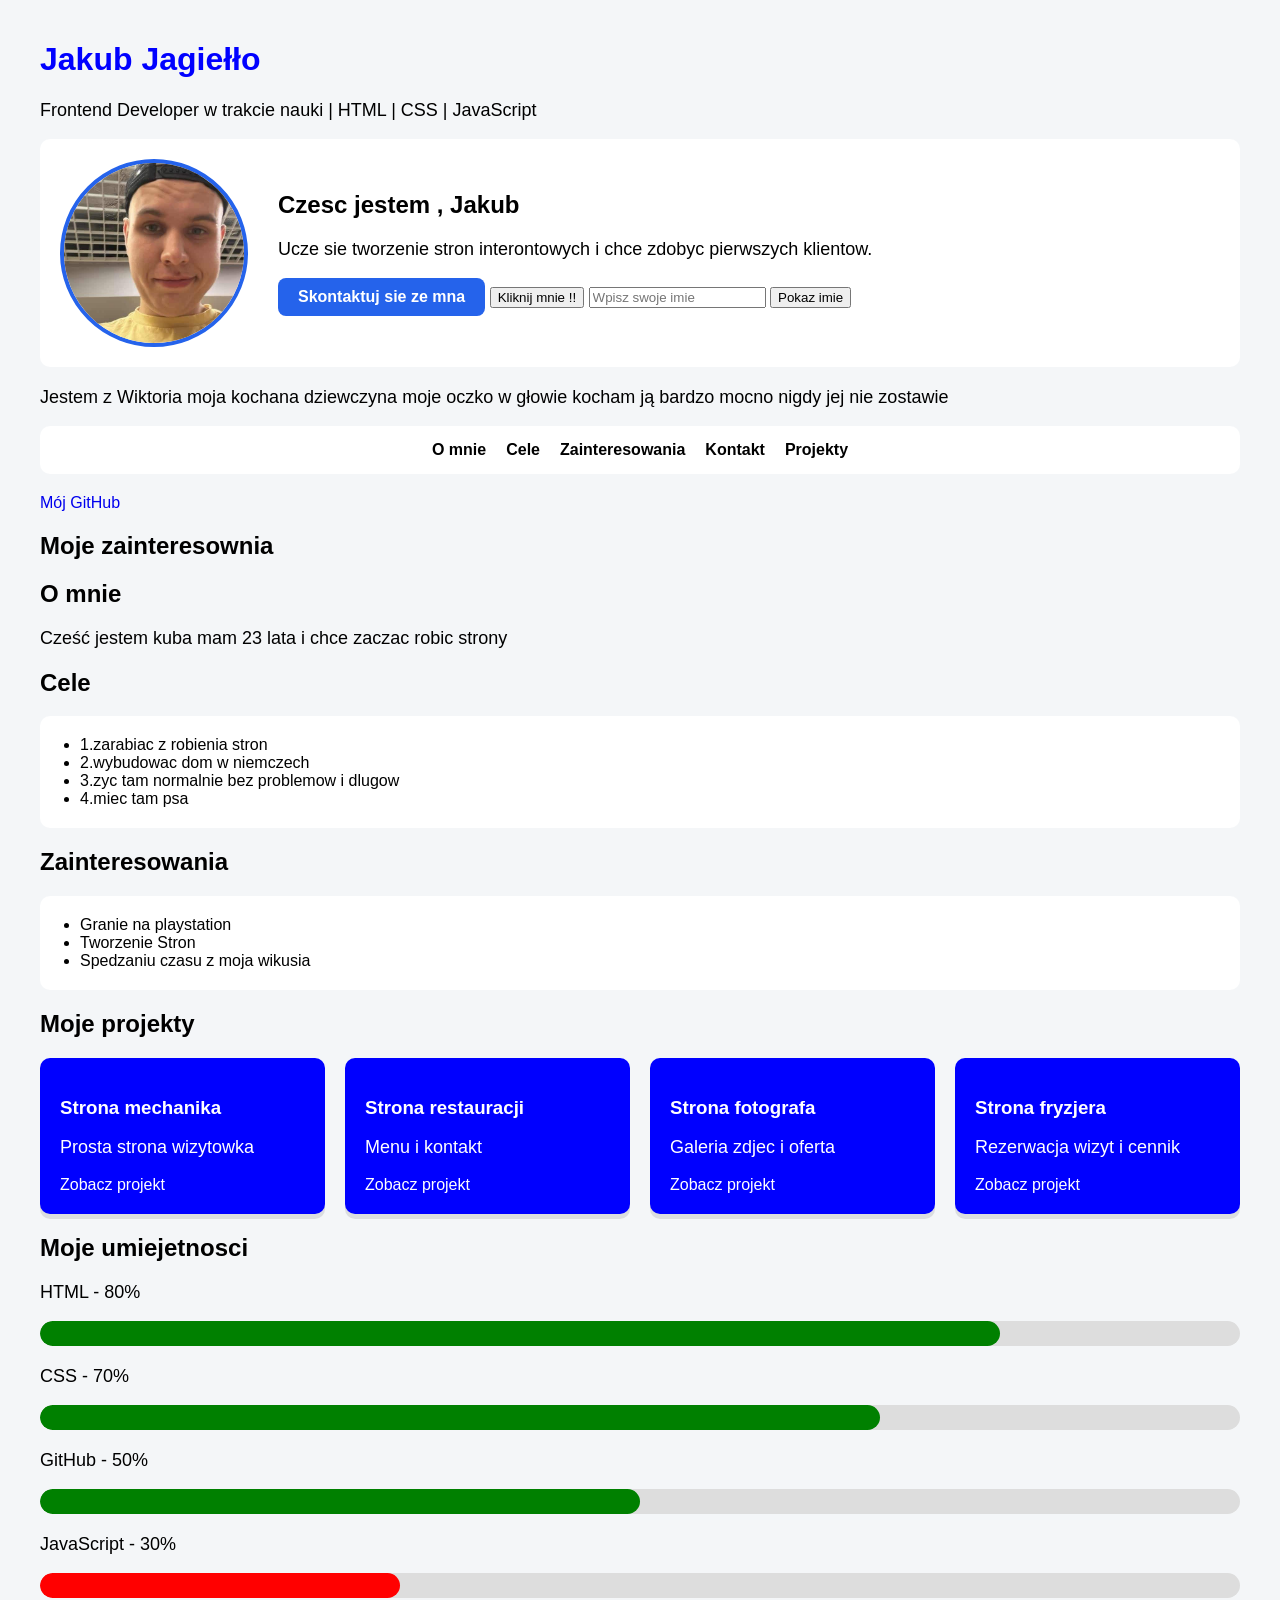
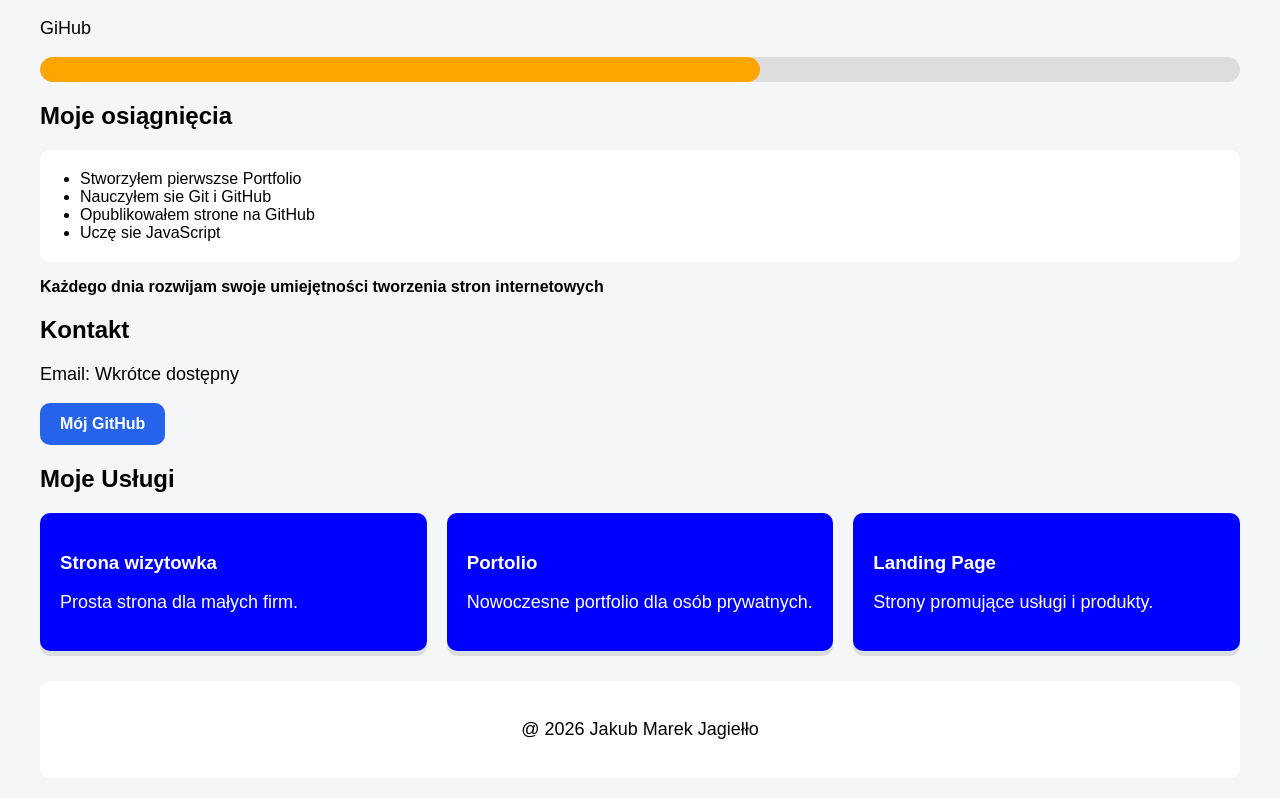
==== index.html @ 04f7192b "Dodane moje usługi i kontakt" ====
<!DOCTYPE html>
<html lang="pl">
    <head>
        <meta charset="UTF-8">
        <title>Moje Portfolio</title>
        <link rel="stylesheet" href="style.css">
    </head>
    <body>
        <h1>Jakub Jagiełło</h1>

        <p>Frontend Developer w trakcie nauki | HTML | CSS | JavaScript</p>


    <div class="hero">
        <img src="images/moja.jpg" alt="To moje zdj">
        
        <div>
            <h2>Czesc jestem , Jakub</h2>

            <p>
                Ucze sie tworzenie stron interontowych i chce zdobyc pierwszych klientow.
            </p>

            <a href="kontakt.html" class="btn">
                Skontaktuj sie ze mna
            </a>

            <button onclick="przywitaj()">
            Kliknij mnie !!
        </button>

            <input type="text" id="imie" placeholder="Wpisz swoje imie">

            <button onclick="pokazImie()">
                Pokaz imie
            </button>

            <p id="wynik"></p>

        </div>
    </div>
  <p>Jestem z Wiktoria  moja kochana dziewczyna moje oczko w głowie kocham ją bardzo mocno nigdy jej nie zostawie </p>
        <nav>
            <a href="#omnie">O mnie</a>
            <a href="#cele">Cele</a>
            <a href="#zainteresowania">Zainteresowania</a>
            <a href="kontakt.html">Kontakt</a>
            <a href="projekty.html">Projekty</a>
        </nav>

    <a href="https://github.com/Kuba-crreatorr" target="_blank" >
            Mój GitHub
        </a>





    <h2>Moje zainteresownia</h2>
        <h2 id="omnie">O mnie</h2>
            <p>Cześć jestem kuba mam 23 lata i chce zaczac robic strony</p>
            
        <h2 id="cele">Cele</h2>
        <ul>
            <li>1.zarabiac z robienia stron</li>
            <li>2.wybudowac dom w niemczech</li>
            <li>3.zyc tam normalnie bez problemow i dlugow</li>
            <li>4.miec tam psa</li>
        </ul>
        <h2 id="zainteresowania">Zainteresowania</h2>
            <ul>
                <li>Granie na playstation</li>
                <li>Tworzenie Stron</li>
                <li>Spedzaniu czasu z moja wikusia</li>
            </ul>
       
        <h2>Moje projekty</h2>

        <div class="projekty">
            <div class="projekt">
                <h3>Strona mechanika</h3>
                <p>Prosta strona wizytowka</p>
                <a href="mechanik.html">Zobacz projekt</a>
            </div>
            
            <div class="projekt">
                <h3>Strona restauracji</h3>
                <p>Menu i kontakt</p>
                <a href="restauracja.html">Zobacz projekt</a>
            </div>
            
            <div class="projekt">
                <h3>Strona fotografa</h3>
                <p>Galeria zdjec i oferta</p>
                <a href="fotograf.html">Zobacz projekt</a>
            </div>
            <div class="projekt">
                <h3>Strona fryzjera</h3>
                <p>Rezerwacja wizyt i cennik</p>
                <a href="fryzjer.html">Zobacz projekt</a>
            </div>
        </div>
        <section>
            <h2>Moje umiejetnosci</h2>
             <p>HTML - 80%</p>

             <div class="skill">
                <div class="skill-bar html"></div>
             </div>

             <p>CSS - 70%</p>

             <div class="skill">
                <div class="skill-bar css"></div>
             </div>
             <p>GitHub - 50%</p>

             <div class="skill">
                <div class="skill-bar git"></div>
             </div>
             <p>JavaScript - 30%</p>

             <div class="skill">
                <div class="skill-bar javascript"></div>
             </div>
             <p>GiHub</p>
             <div class="skill">
                <div class="skill-bar github"></div>
             </div>
        </section>
        <h2>Moje osiągnięcia</h2>
        <ul>
            <li>Stworzyłem pierwszse Portfolio</li>
            <li>Nauczyłem sie Git i GitHub</li>
            <li>Opublikowałem strone na GitHub</li>
            <li>Uczę sie JavaScript</li>
        </ul>
        <strong>Każdego dnia rozwijam swoje umiejętności tworzenia stron internetowych</strong>
        <section>
            <h2>Kontakt</h2>

            <p>Email: Wkrótce dostępny</p>

            <a href="https://github.com/Kuba-crreatorr"
                target="_blank"
                class="btn">
                Mój GitHub
            </a>
        </section>
        <section>
            <h2>Moje Usługi</h2>

            <div class="projekty">  

                <div class="projekt">
                    <h3>Strona wizytowka</h3>
                    <p>Prosta strona dla małych firm.</p>
                </div>
                <div class="projekt">
                    <h3>Portolio</h3>
                    <p>Nowoczesne portfolio dla osób prywatnych.</p>
                </div>
                <div class="projekt">
                    <h3>Landing Page</h3>
                    <p>Strony promujące usługi i produkty.</p>
                </div>



            </div>
        </section>
<footer>
        <p>@ 2026 Jakub Marek Jagiełło</p>
    </footer>
    <script src="script.js"></script>
    </body>
</html>
---- style.css ----
body {
    font-family: Arial, sans-serif;
    max-width: 1200px;
    margin: 0 auto;
    background-color: #f4f6f8;
    padding: 20px;
}
h1{
    color: blue;
}

p{
    font-size: 18px;
}

a{
    text-decoration: none;
}

a:hover{
    color: red;
}

ul{ 
    background: white;
    padding: 20px 40px;
    border-radius: 10px;    
}
.hero{
    display: flex;
    gap: 30px;
    align-items: center;
    background: white;
    padding: 20px;
    border-radius: 10px;
    margin-bottom: 20px;
}

.hero img {
    width: 180px;
    height: 180px;
    border-radius: 50%;
    object-fit: cover;
    border: 4px solid #2563eb;
}

.hero a {
    background: #2563eb;
    color: white;
    padding: 10px 20px;
    border-radius: 8px;
    display: inline-block;
}

nav{
    display: flex;
    justify-content: center;
    gap: 20px;
    background: white;
    padding: 15px;
    border-radius: 10px;
    margin-bottom: 20px;
}

nav a{
    text-decoration: none;
    color: black;
    font-weight: bold;
}

nav a:hover {
    color: #2563eb;
}

.projekty{
    display: flex;
    gap: 20px;
}

.projekt{
    background: white;
    padding: 20px;
    border-radius: 15px;
    flex: 1;
    box-shadow: 0 5px rgba(0, 0, 0, 0.1);
    transition: 0.3s;
}

footer {
    text-align: center;
    background: white;
    padding: 20px;
    border-radius: 10px;
    margin-top: 30px;
}

.projekt{
    background: blue;
    color: white;
    padding: 20px;
    border-radius: 10px;
    flex: 1;
    text-decoration: none;
    transition: 0,7s;  
}

.projekt:hover{
    transform: translateY(-10px);
}

.projekt a {
    color: white;
    text-decoration: none;
}

.projekt a:hover {
    text-decoration: underline;
}

.btn{
    display: inline-block;
    background: #2563eb;
    color: white;
    padding: 12px 20px;
    border-radius: 10px;
    text-decoration: none;
    font-weight: bold;
    transition: 0.3s;
}

.btn:hover{
    background: #1d4ed8;
    transform: scale(1.05);
}

table {
    width: 100%;
    border-collapse: collapse;
}

th, td {
    border: 1px solid #000;
    padding:  10px;
    text-align: left;
}

.skill{
    background: #ddd;
    height: 25px;
    border-radius: 20px;
    overflow: hidden;
    margin-bottom: 20px;
}

.skill-bar{
    height: 100%;
    border-radius: 20px;
    transition: 1s;
}

.html{
    width: 80%;
    background: green;
}

.css{
    width: 70%;
    background: green;
}

.git{
    width: 50%;
    background: green;
}

.javascript{
    width: 30%;
    background: red;
}

.github{
    width: 60%;
    background: orange;
}

@media  (max-width: 768px){
    .projekty{
        flex-direction: column;
    }
}
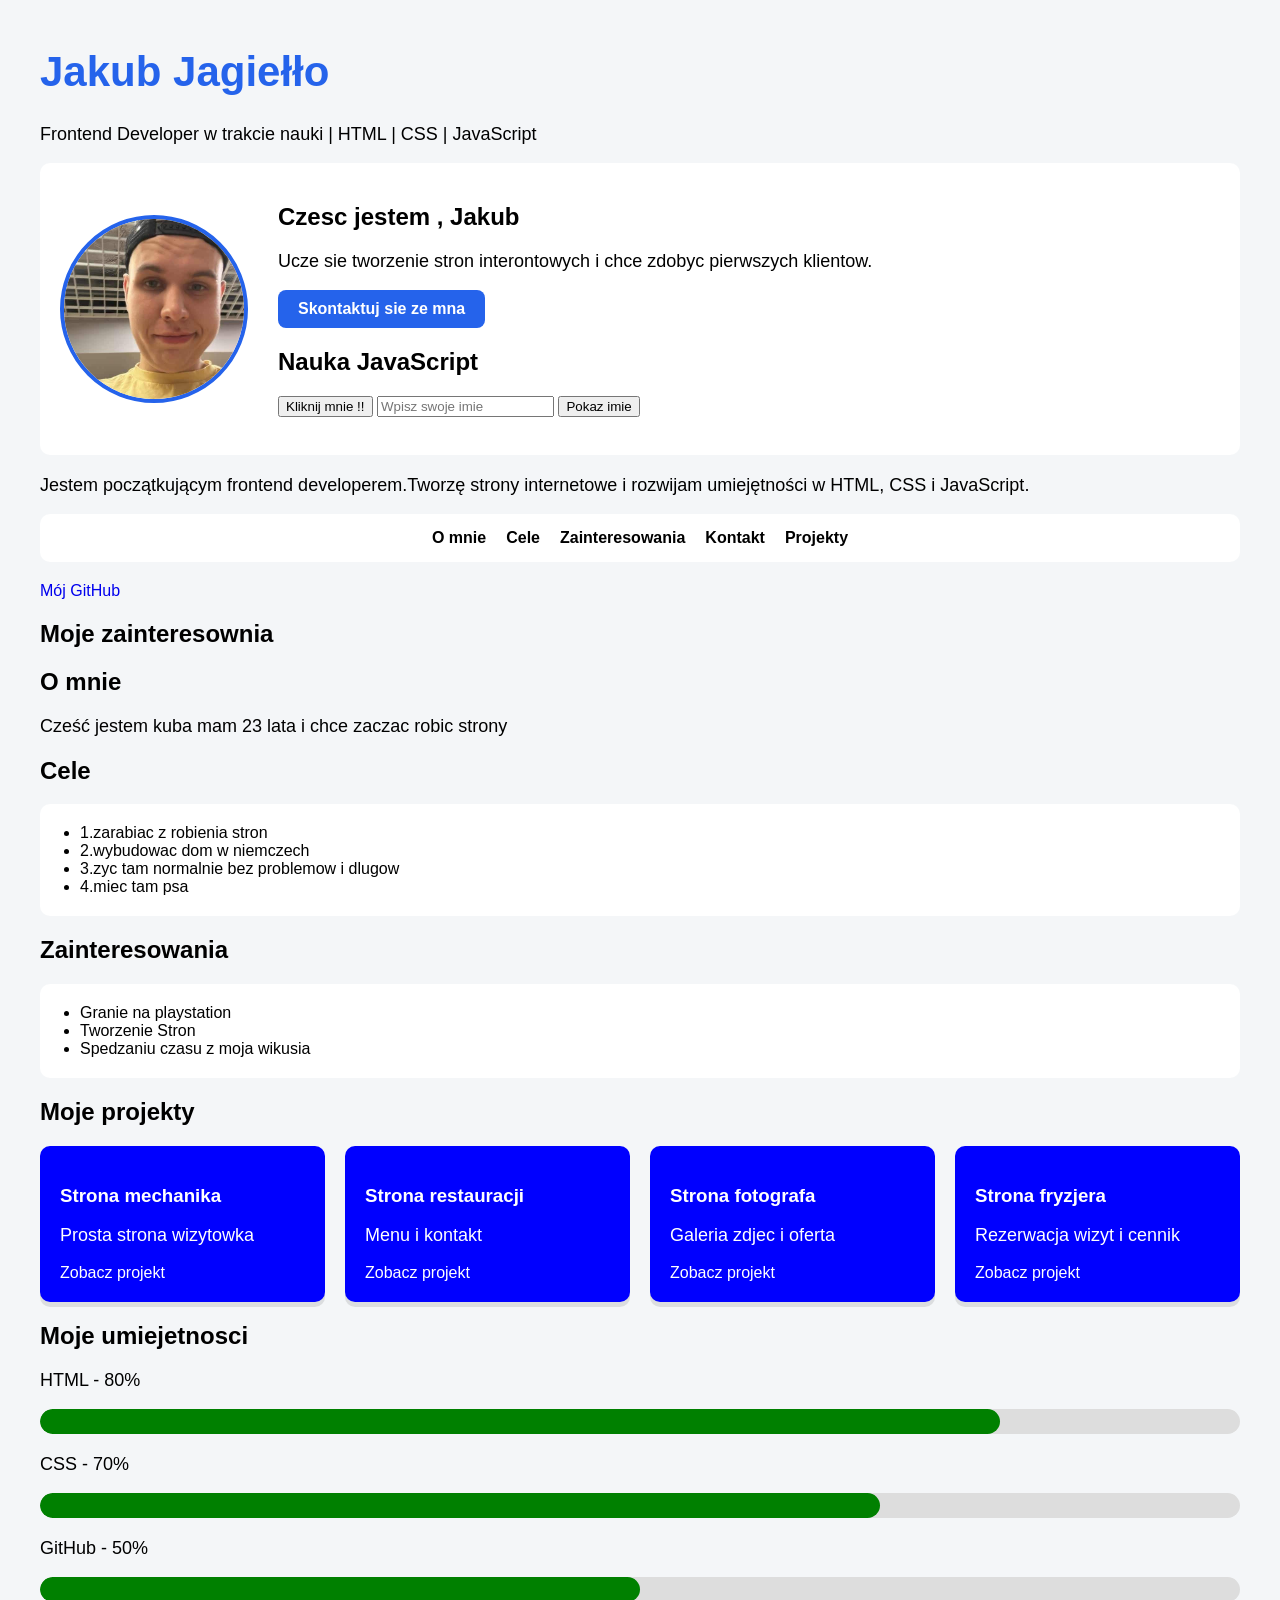
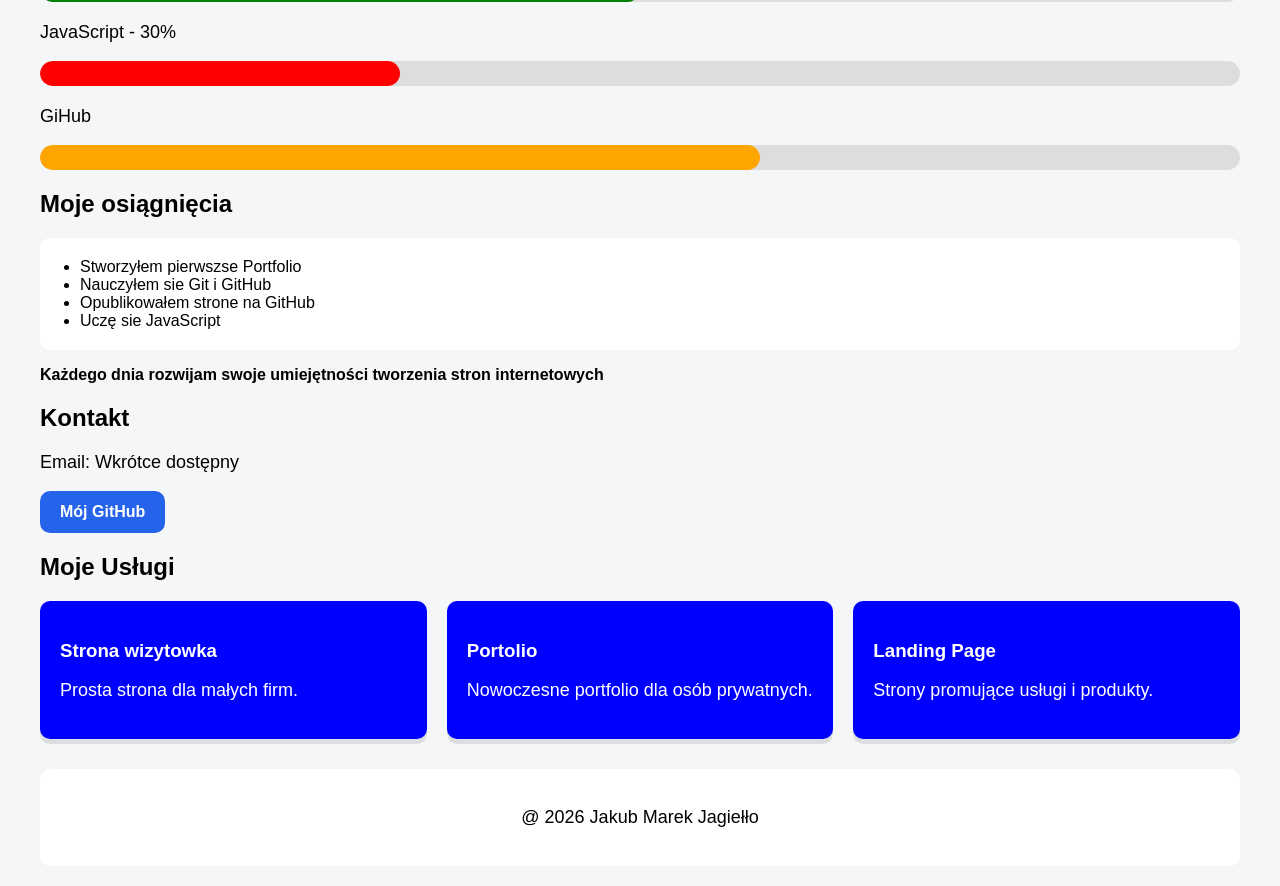
==== commit 8b447b87: "ulepszenie portfolio" ====
--- a/index.html
+++ b/index.html
@@ -24,7 +24,7 @@
             <a href="kontakt.html" class="btn">
                 Skontaktuj sie ze mna
             </a>
-
+            <h2>Nauka JavaScript</h2>
             <button onclick="przywitaj()">
             Kliknij mnie !!
         </button>
@@ -39,7 +39,7 @@
 
         </div>
     </div>
-  <p>Jestem z Wiktoria  moja kochana dziewczyna moje oczko w głowie kocham ją bardzo mocno nigdy jej nie zostawie </p>
+  <p>Jestem początkującym frontend developerem.Tworzę strony internetowe i rozwijam umiejętności w HTML, CSS i JavaScript. </p>
         <nav>
             <a href="#omnie">O mnie</a>
             <a href="#cele">Cele</a>
--- a/style.css
+++ b/style.css
@@ -6,7 +6,8 @@
     padding: 20px;
 }
 h1{
-    color: blue;
+    font-size: 42px;
+    color: #2563eb;
 }
 
 p{
@@ -184,7 +185,18 @@
 }
 
 @media  (max-width: 768px){
+
+    .hero{
+        flex-direction: column;
+        text-align: center;
+    }
+
+
     .projekty{
         flex-direction: column;
     }
-}
+
+    nav{
+        flex-direction: column;
+    }
+}
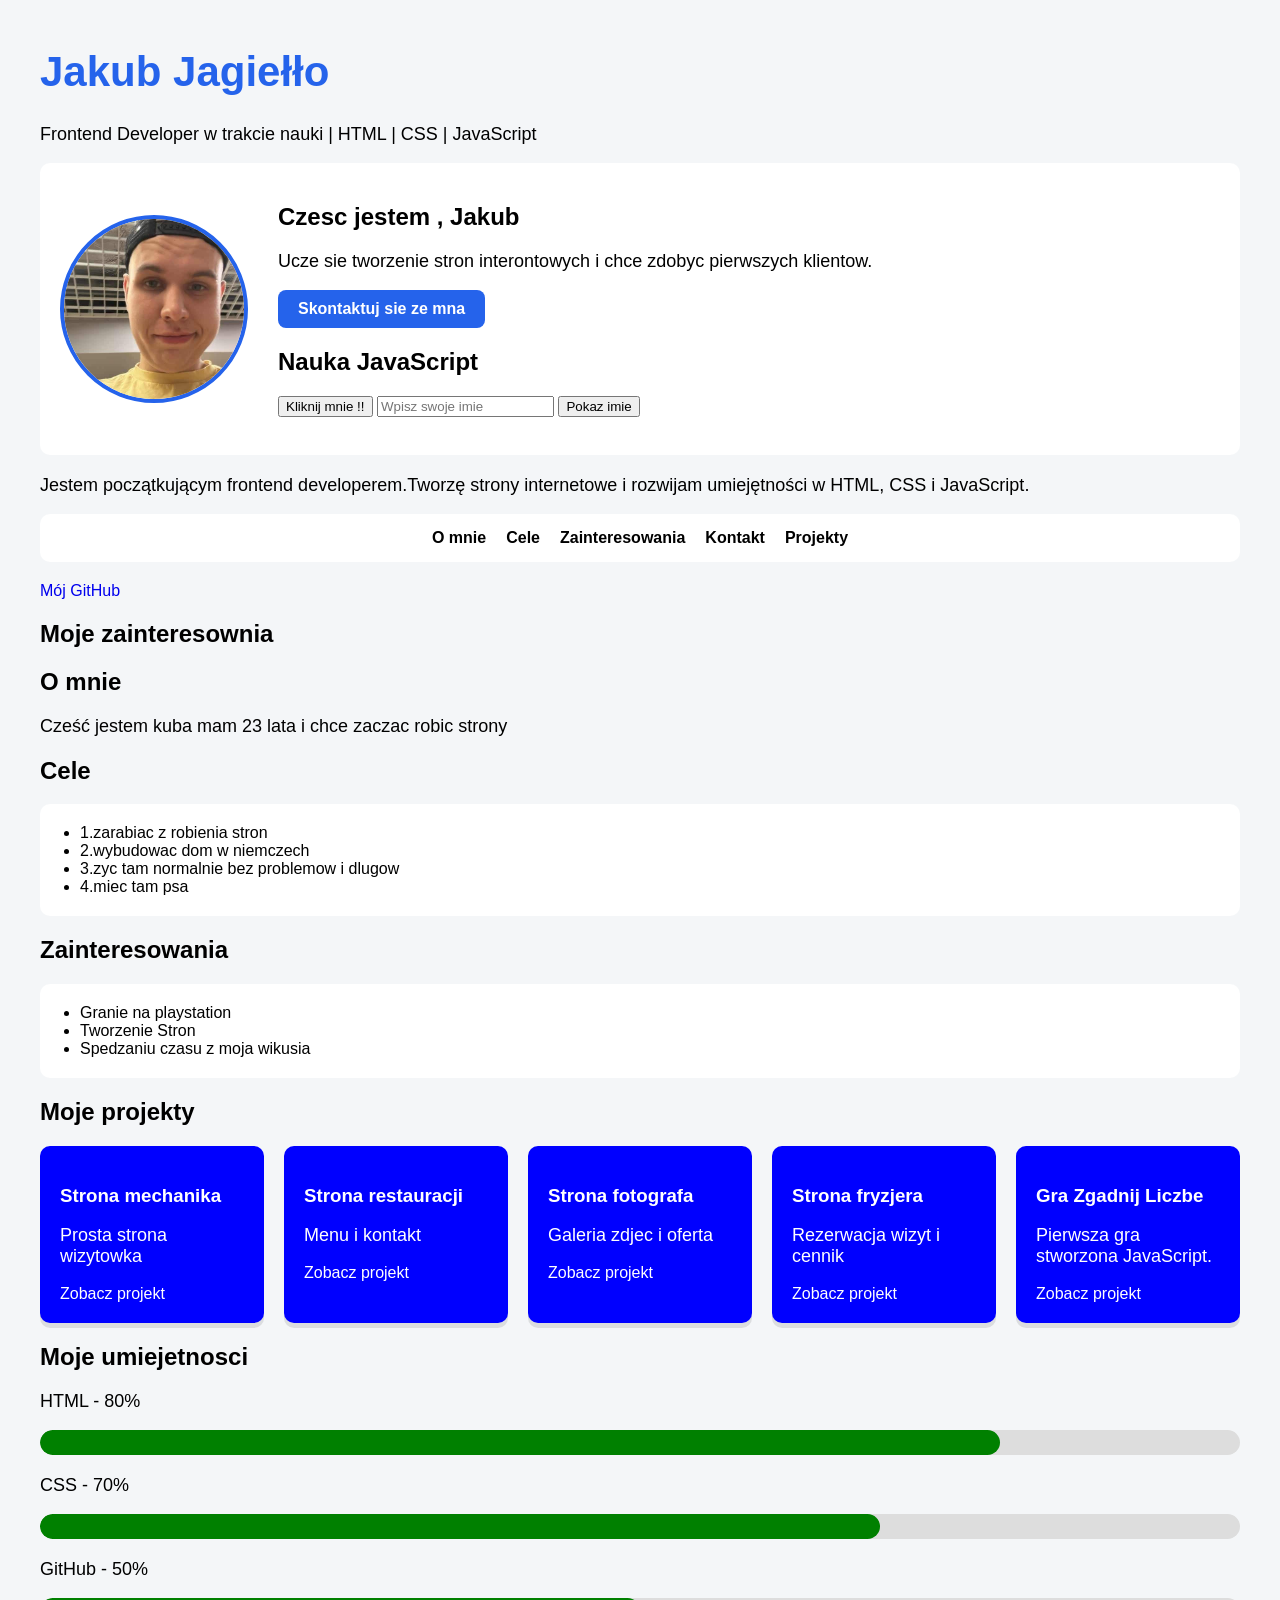
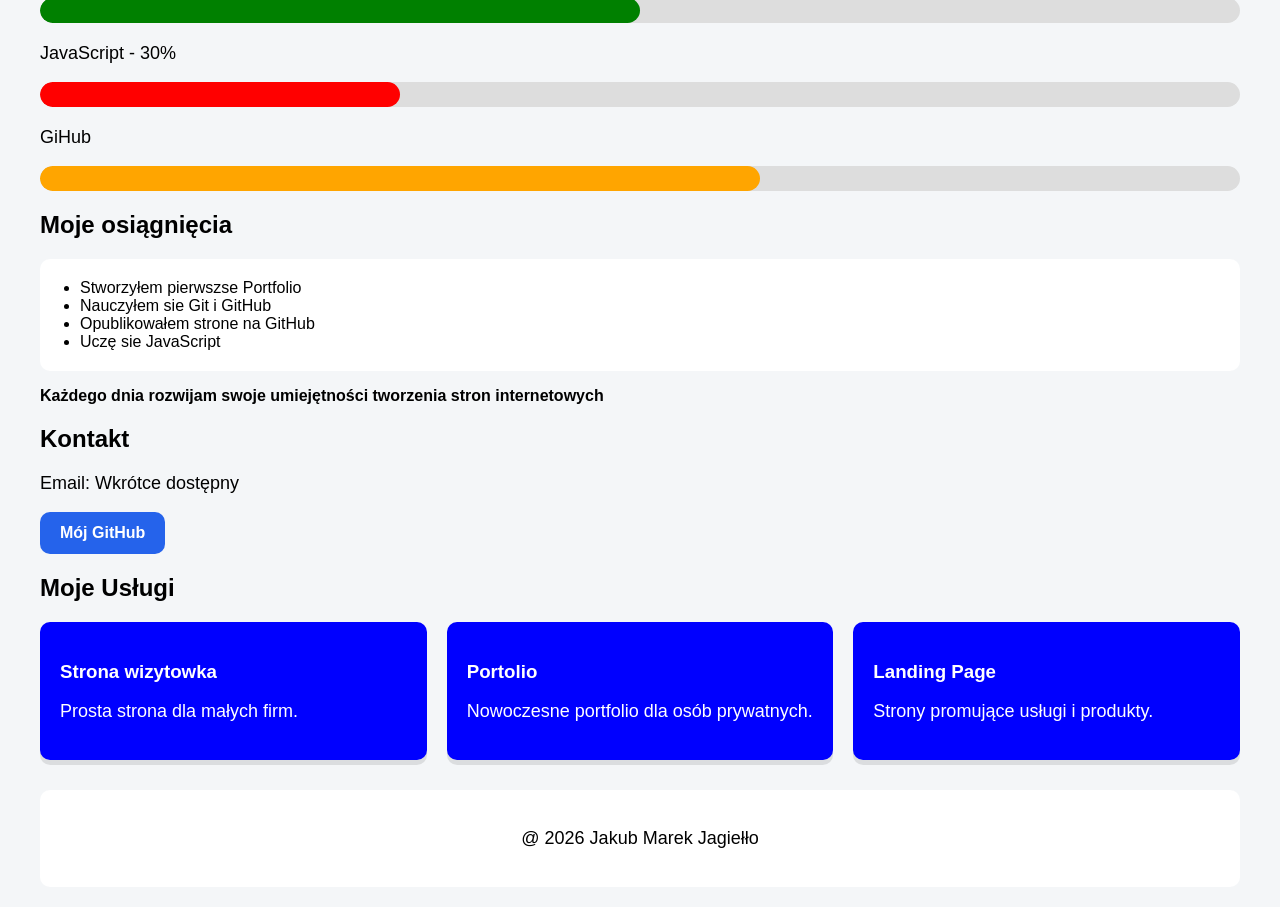
==== commit 9d703209: "dodałem nowa gre" ====
--- a/index.html
+++ b/index.html
@@ -99,6 +99,11 @@
                 <p>Rezerwacja wizyt i cennik</p>
                 <a href="fryzjer.html">Zobacz projekt</a>
             </div>
+            <div class="projekt">
+                <h3>Gra Zgadnij Liczbe</h3>
+                <p>Pierwsza gra stworzona JavaScript.</p>
+                <a href="gra.html">Zobacz projekt</a>
+            </div>
         </div>
         <section>
             <h2>Moje umiejetnosci</h2>
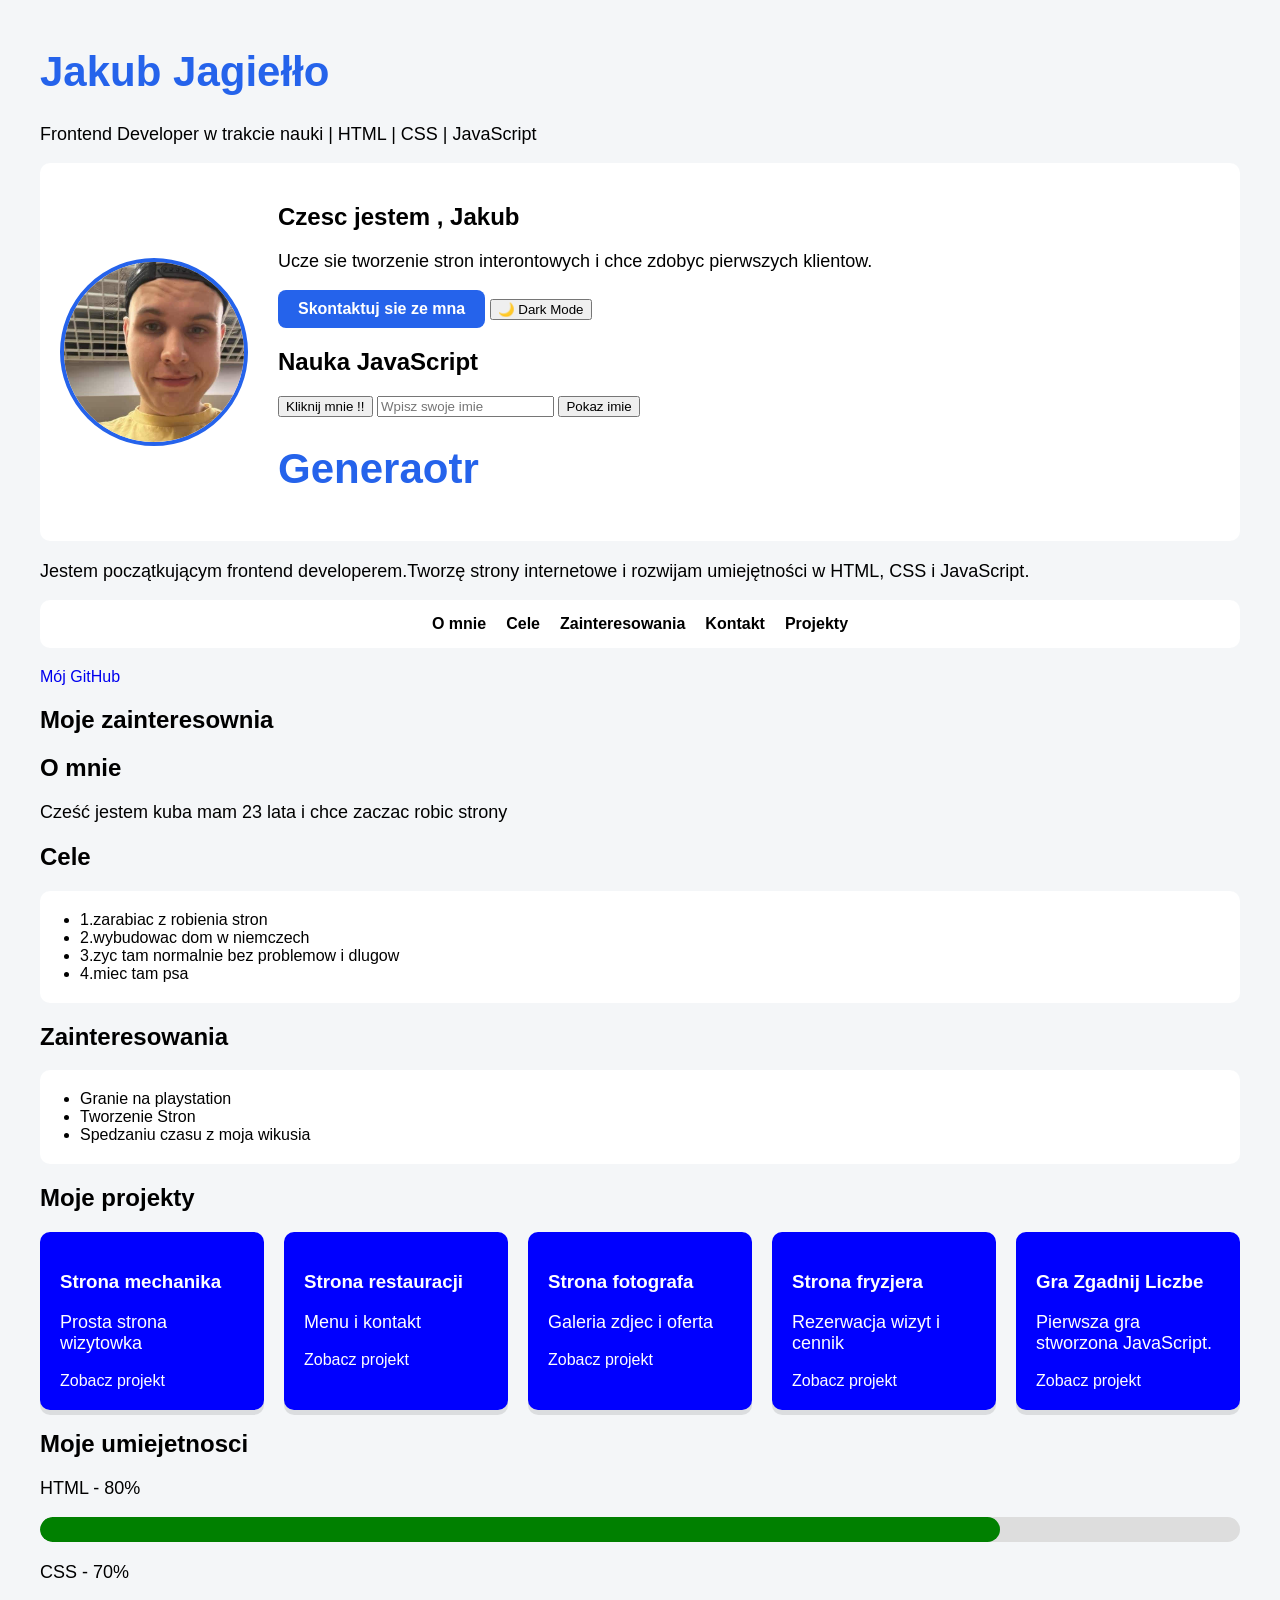
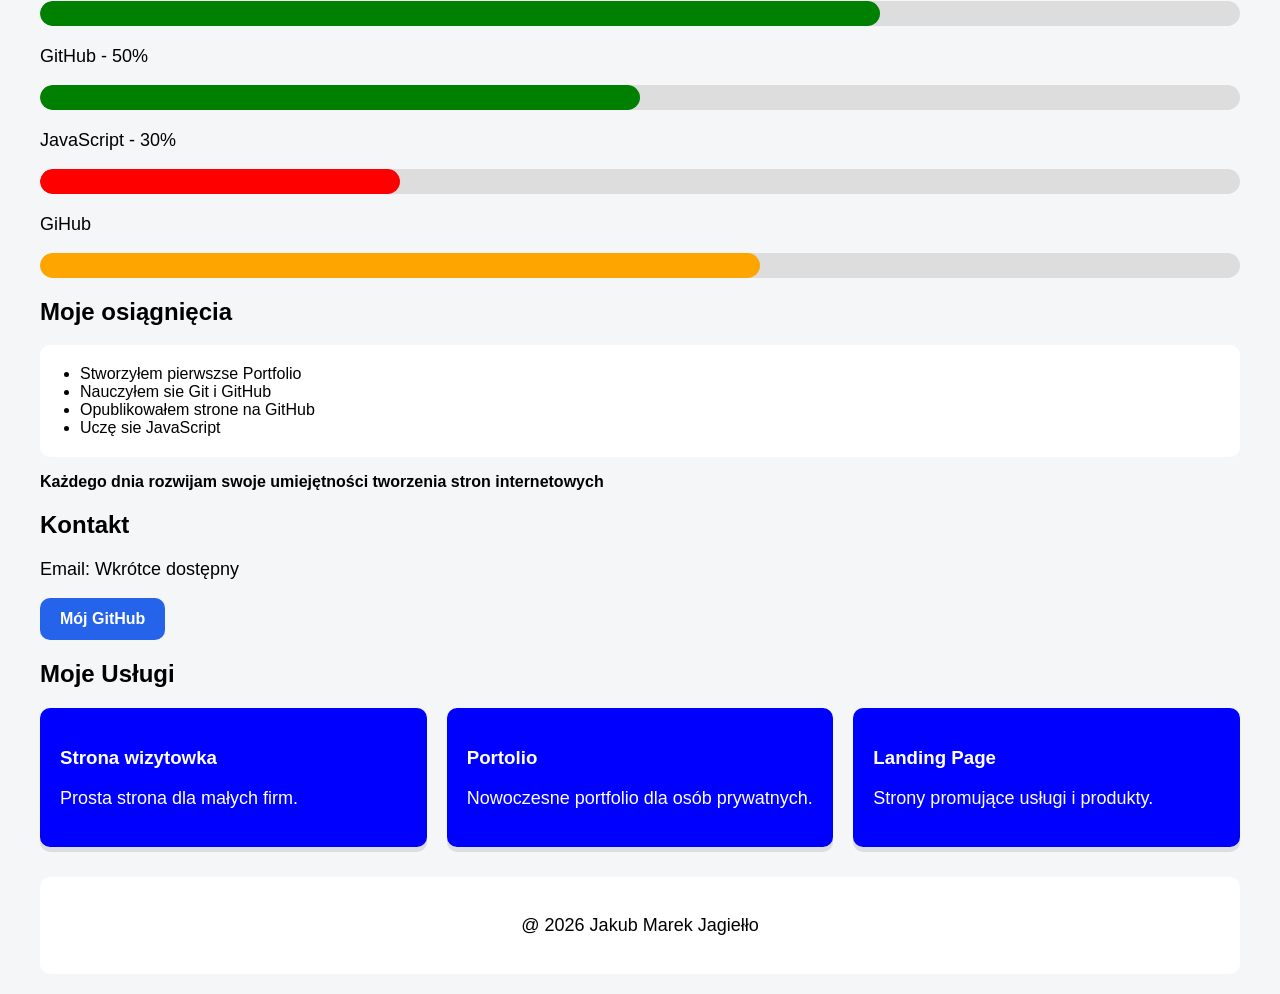
==== commit dbe07b25: "dodałem dark mod" ====
--- a/index.html
+++ b/index.html
@@ -24,6 +24,12 @@
             <a href="kontakt.html" class="btn">
                 Skontaktuj sie ze mna
             </a>
+
+            <button onclick="zmienMotyw()">
+                🌙 Dark Mode
+            </button>
+            
+
             <h2>Nauka JavaScript</h2>
             <button onclick="przywitaj()">
             Kliknij mnie !!
@@ -36,6 +42,8 @@
             </button>
 
             <p id="wynik"></p>
+
+            <h1>Generaotr </h1>
 
         </div>
     </div>
--- a/style.css
+++ b/style.css
@@ -200,3 +200,42 @@
         flex-direction: column;
     }
 }
+
+.dark{
+    background-color: #111827;
+    color: white;
+}
+
+.dark nav{
+    background: #1f2937;
+}
+
+.dark .projekt{
+    background: #1f2937;
+    color: white;
+}
+
+.dark section{
+    background: #1f2937;
+    color: white;
+}
+
+.dark footer{
+    background: #1f2937;
+    color: white;
+}
+
+.dark .hero{
+    background: #1f2937;
+    color: white;
+}
+
+.dark section{
+    background: #1f2937;
+    color: white;
+}
+
+.dark ul {
+    background: #1f2937;
+    color: white;
+}
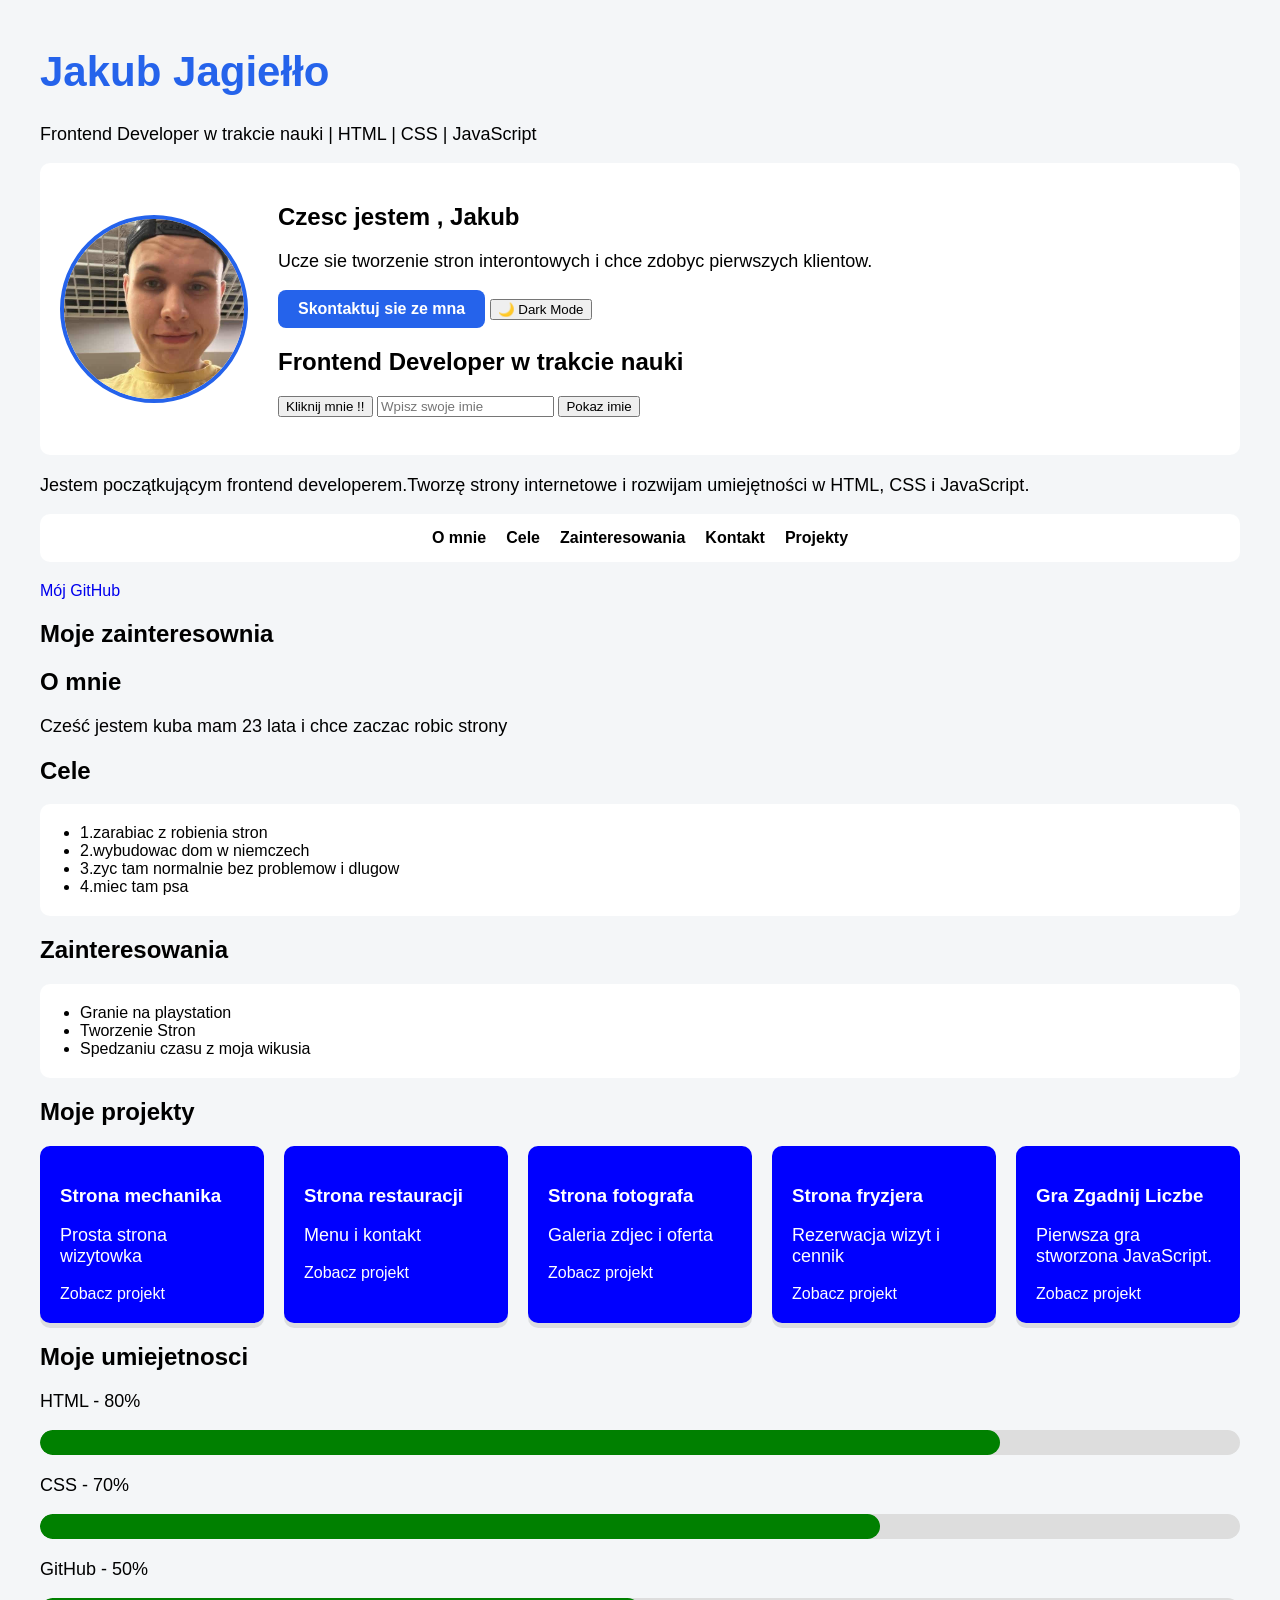
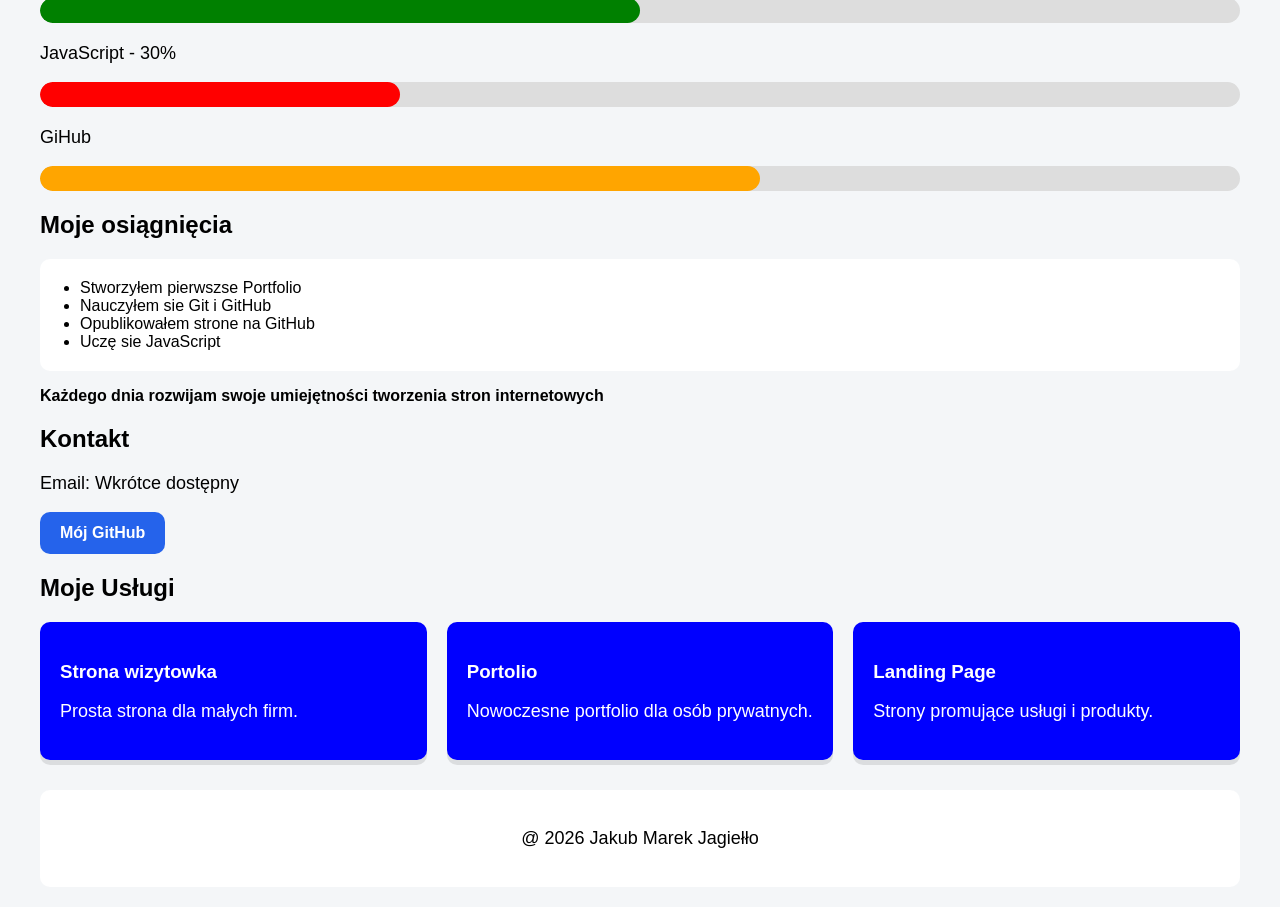
==== commit 02076b4e: "dodałem todo i stoper" ====
--- a/index.html
+++ b/index.html
@@ -30,7 +30,7 @@
             </button>
             
 
-            <h2>Nauka JavaScript</h2>
+            <h2> Frontend Developer w trakcie nauki </h2>
             <button onclick="przywitaj()">
             Kliknij mnie !!
         </button>
@@ -42,8 +42,6 @@
             </button>
 
             <p id="wynik"></p>
-
-            <h1>Generaotr </h1>
 
         </div>
     </div>
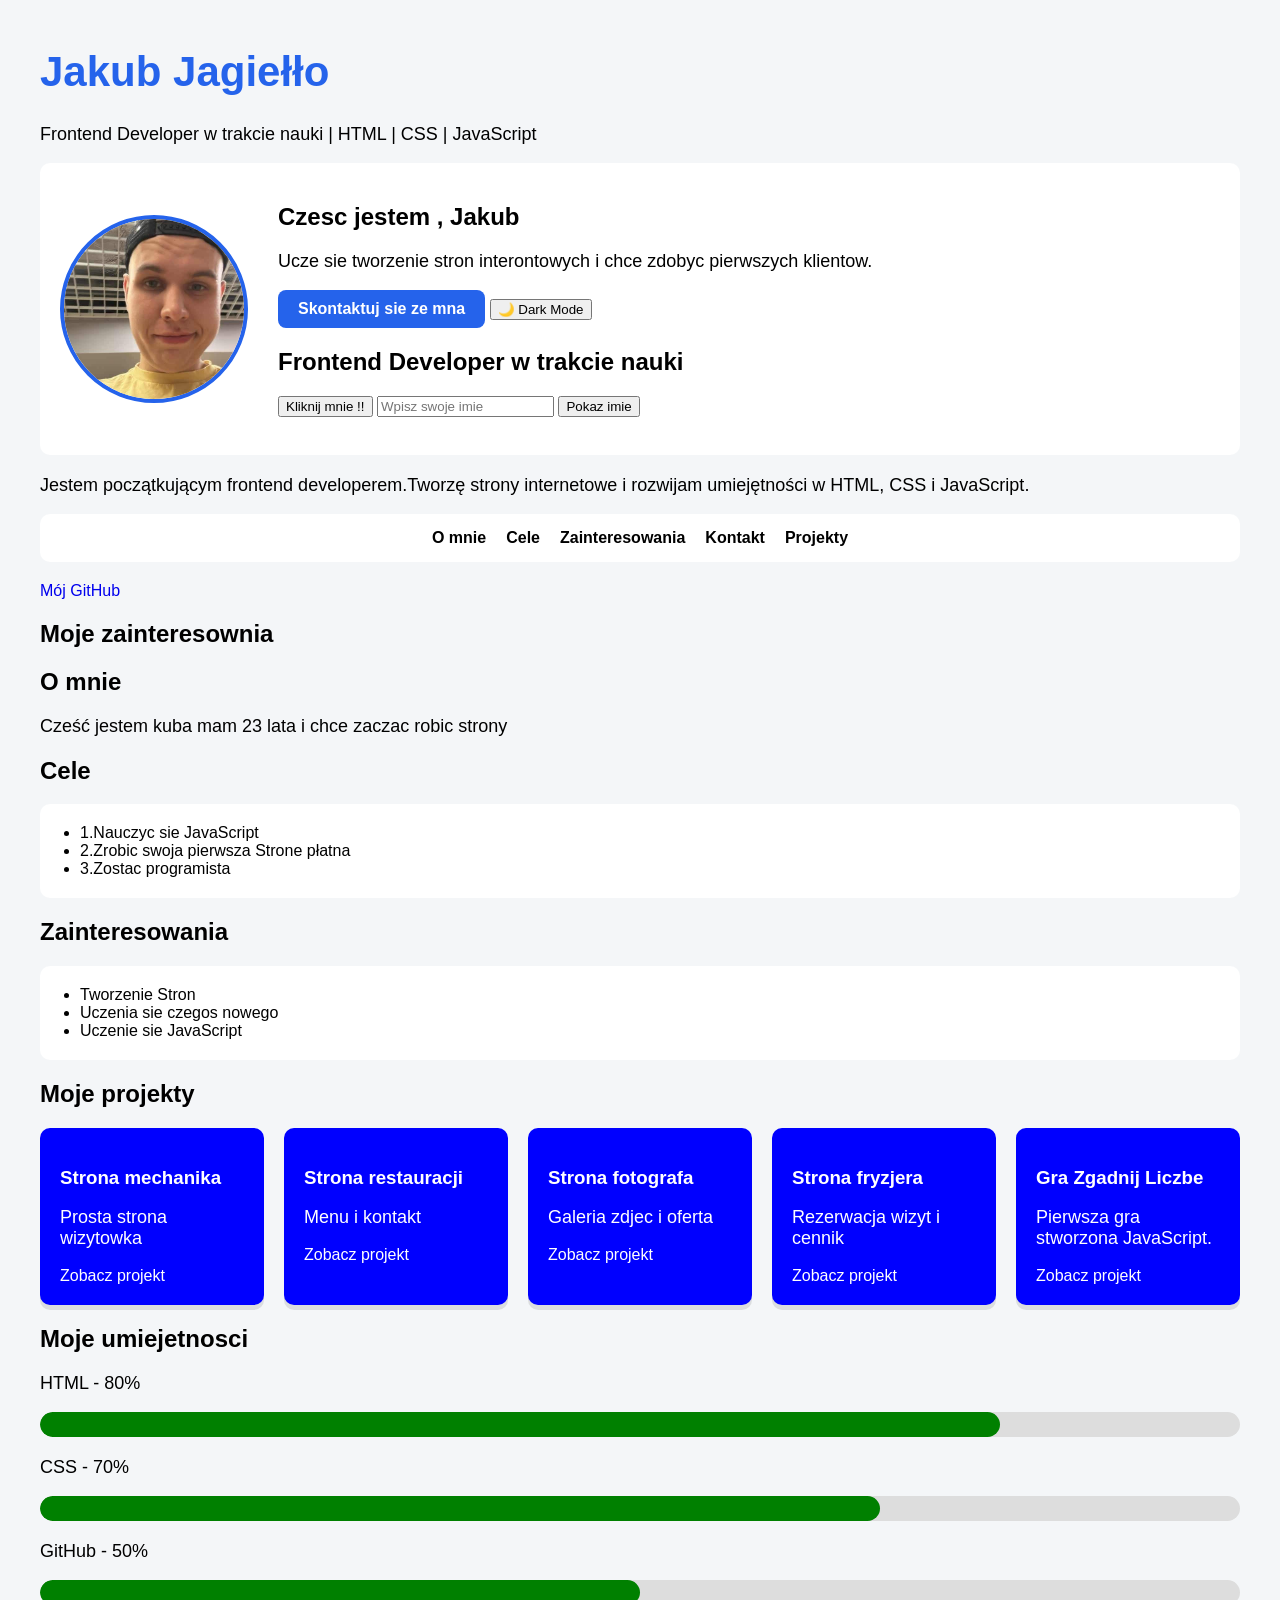
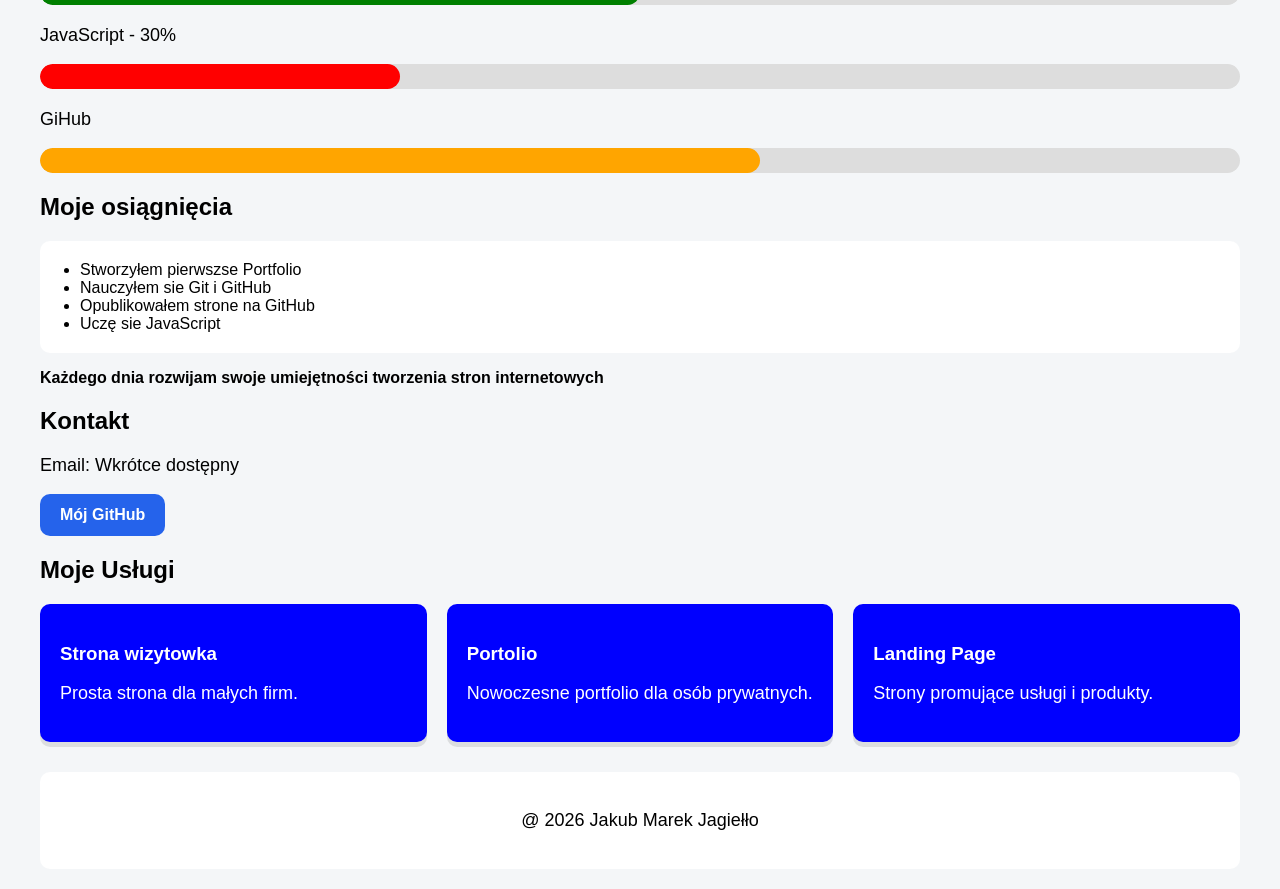
==== commit 2f597c21: "poprawki" ====
--- a/index.html
+++ b/index.html
@@ -68,16 +68,15 @@
             
         <h2 id="cele">Cele</h2>
         <ul>
-            <li>1.zarabiac z robienia stron</li>
-            <li>2.wybudowac dom w niemczech</li>
-            <li>3.zyc tam normalnie bez problemow i dlugow</li>
-            <li>4.miec tam psa</li>
+            <li>1.Nauczyc sie JavaScript</li>
+            <li>2.Zrobic swoja pierwsza Strone płatna</li>
+            <li>3.Zostac programista</li>
         </ul>
         <h2 id="zainteresowania">Zainteresowania</h2>
             <ul>
-                <li>Granie na playstation</li>
                 <li>Tworzenie Stron</li>
-                <li>Spedzaniu czasu z moja wikusia</li>
+                <li>Uczenia sie czegos nowego</li>
+                <li>Uczenie sie JavaScript</li>
             </ul>
        
         <h2>Moje projekty</h2>
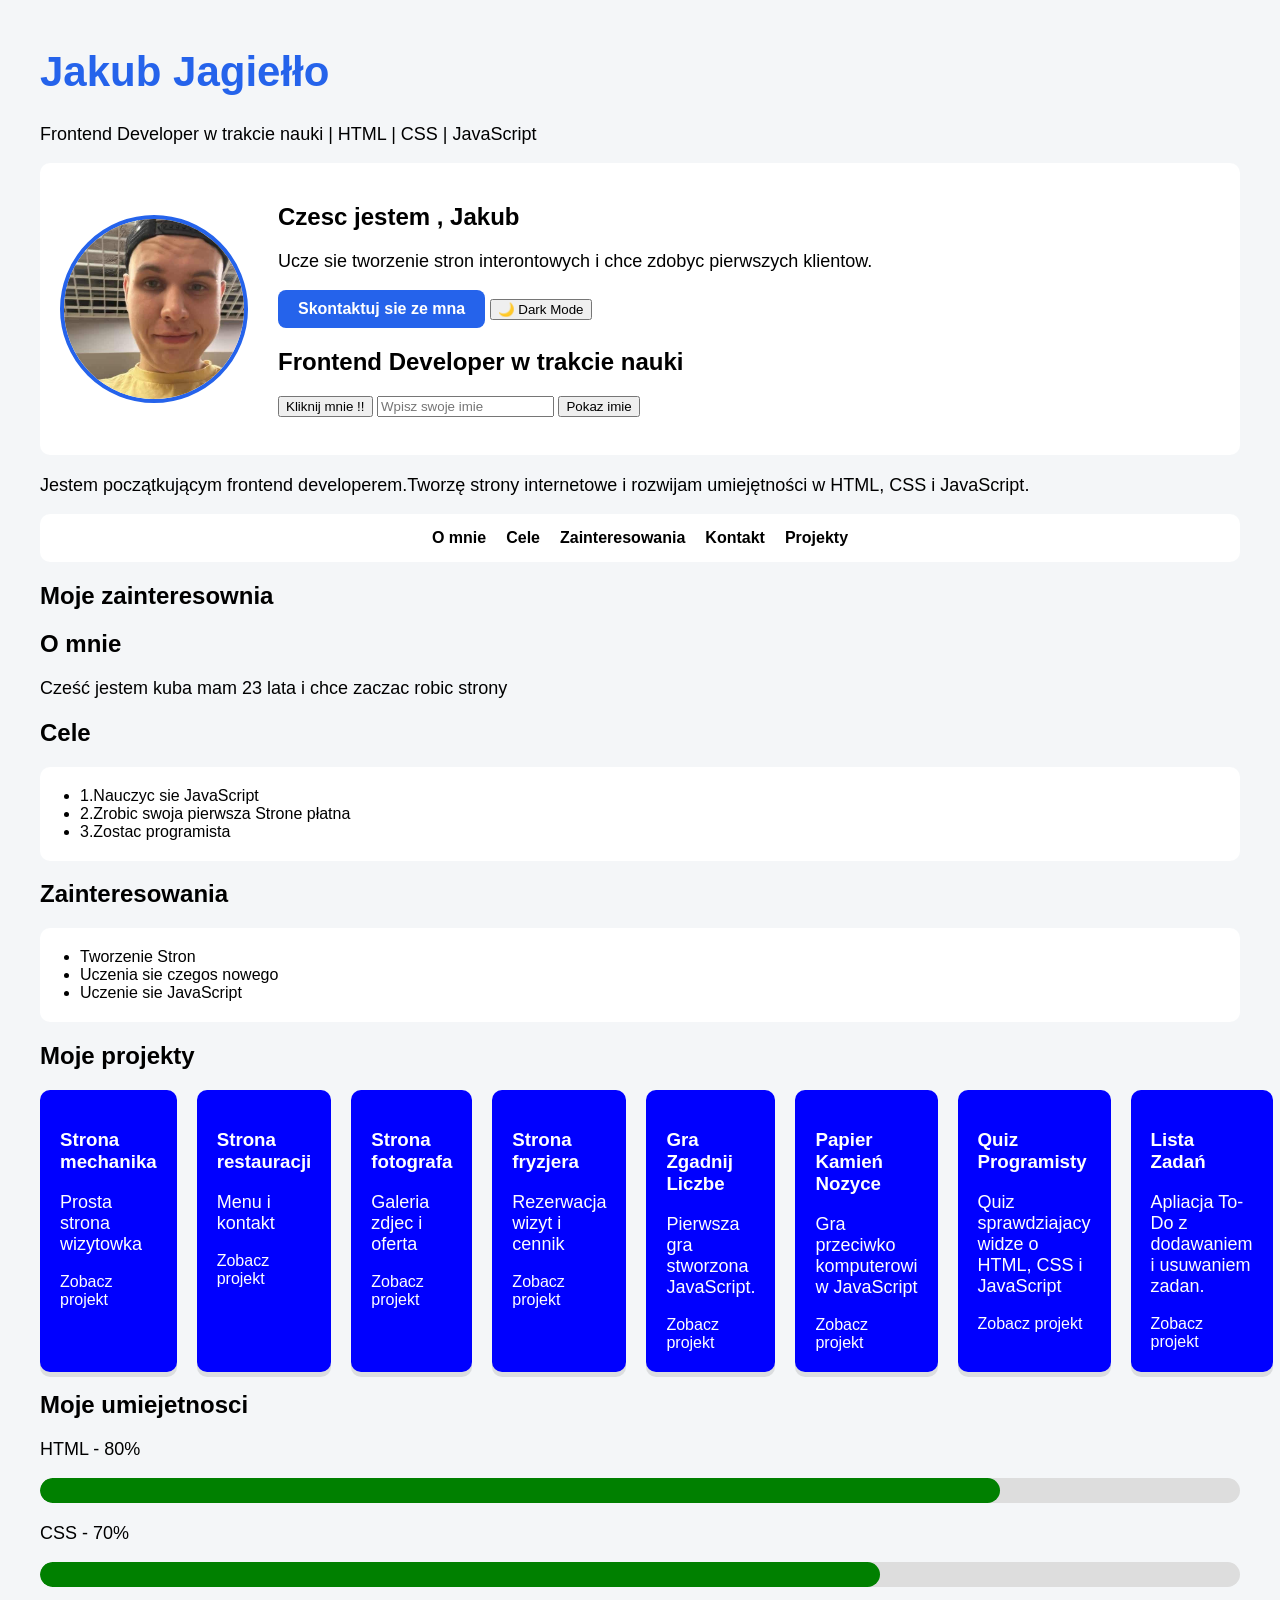
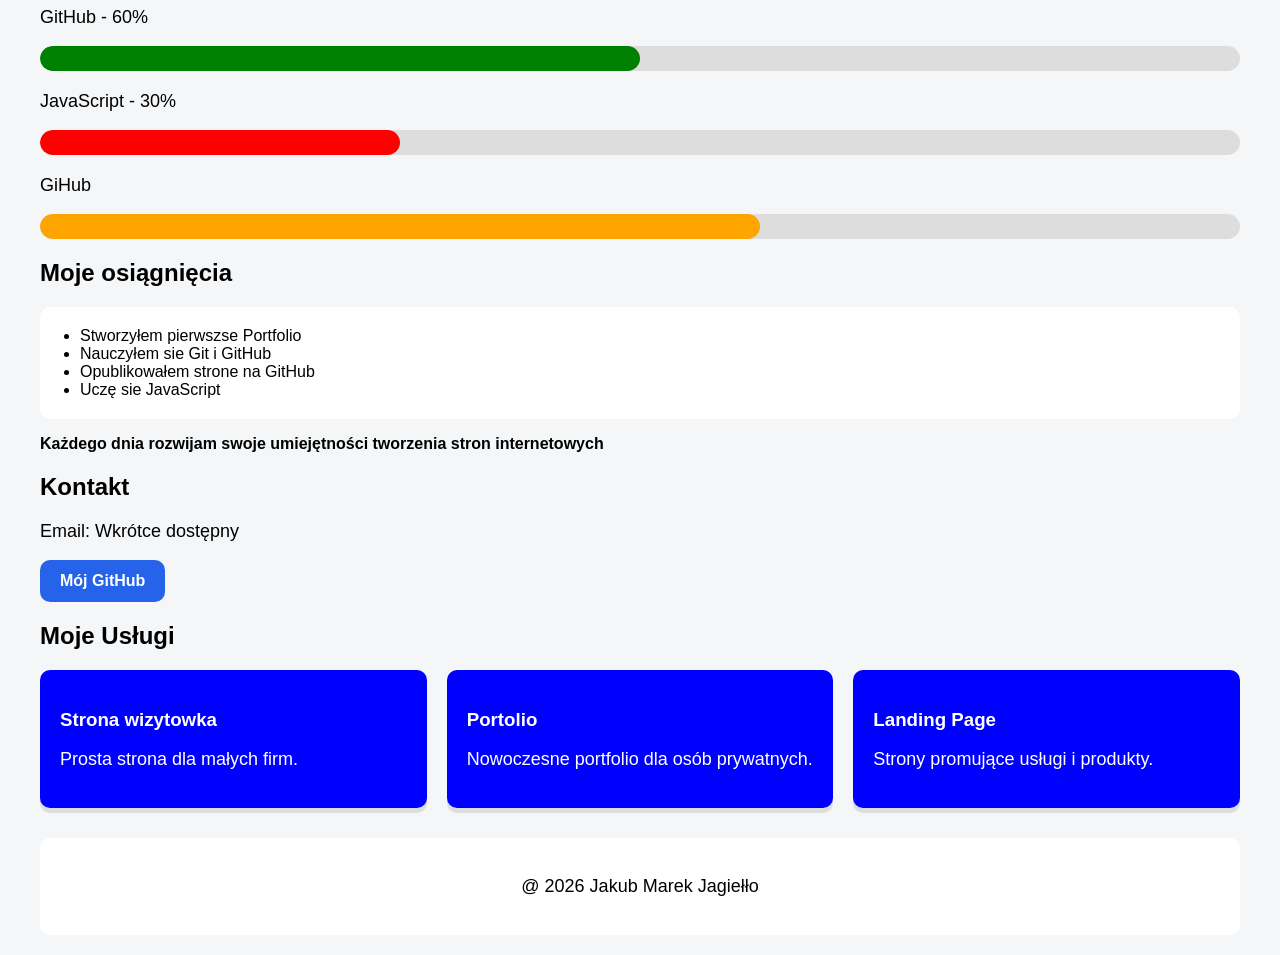
==== commit 71b35e7f: "dodałem wszytkie projekty i poprawki" ====
--- a/index.html
+++ b/index.html
@@ -53,15 +53,7 @@
             <a href="kontakt.html">Kontakt</a>
             <a href="projekty.html">Projekty</a>
         </nav>
-
-    <a href="https://github.com/Kuba-crreatorr" target="_blank" >
-            Mój GitHub
-        </a>
-
-
-
-
-
+        
     <h2>Moje zainteresownia</h2>
         <h2 id="omnie">O mnie</h2>
             <p>Cześć jestem kuba mam 23 lata i chce zaczac robic strony</p>
@@ -109,6 +101,26 @@
                 <p>Pierwsza gra stworzona JavaScript.</p>
                 <a href="gra.html">Zobacz projekt</a>
             </div>
+            <div class="projekt">
+                <h3>Papier Kamień Nozyce</h3>
+                <p>Gra przeciwko komputerowi w JavaScript</p>
+                <a href="papier.html">Zobacz projekt</a>
+            </div>
+            <div class="projekt">
+                <h3>Quiz Programisty</h3>
+                <p>Quiz sprawdziajacy widze o HTML, CSS i JavaScript</p>
+                <a href="quiz.html">Zobacz projekt</a>
+            </div>
+            <div class="projekt">
+                <h3>Lista Zadań</h3>
+                <p>Apliacja To-Do z dodawaniem i usuwaniem zadan.</p>
+                <a href="todo.html">Zobacz projekt</a>
+            </div>
+            <div class="projekt">
+                <h3>Stoper</h3>
+                <p>Stoper z funkcjami Start, stop, reset. </p>
+                <a href="stoper.html">Zobacz projekt</a>
+            </div>
         </div>
         <section>
             <h2>Moje umiejetnosci</h2>
@@ -123,7 +135,7 @@
              <div class="skill">
                 <div class="skill-bar css"></div>
              </div>
-             <p>GitHub - 50%</p>
+             <p>GitHub - 60%</p>
 
              <div class="skill">
                 <div class="skill-bar git"></div>
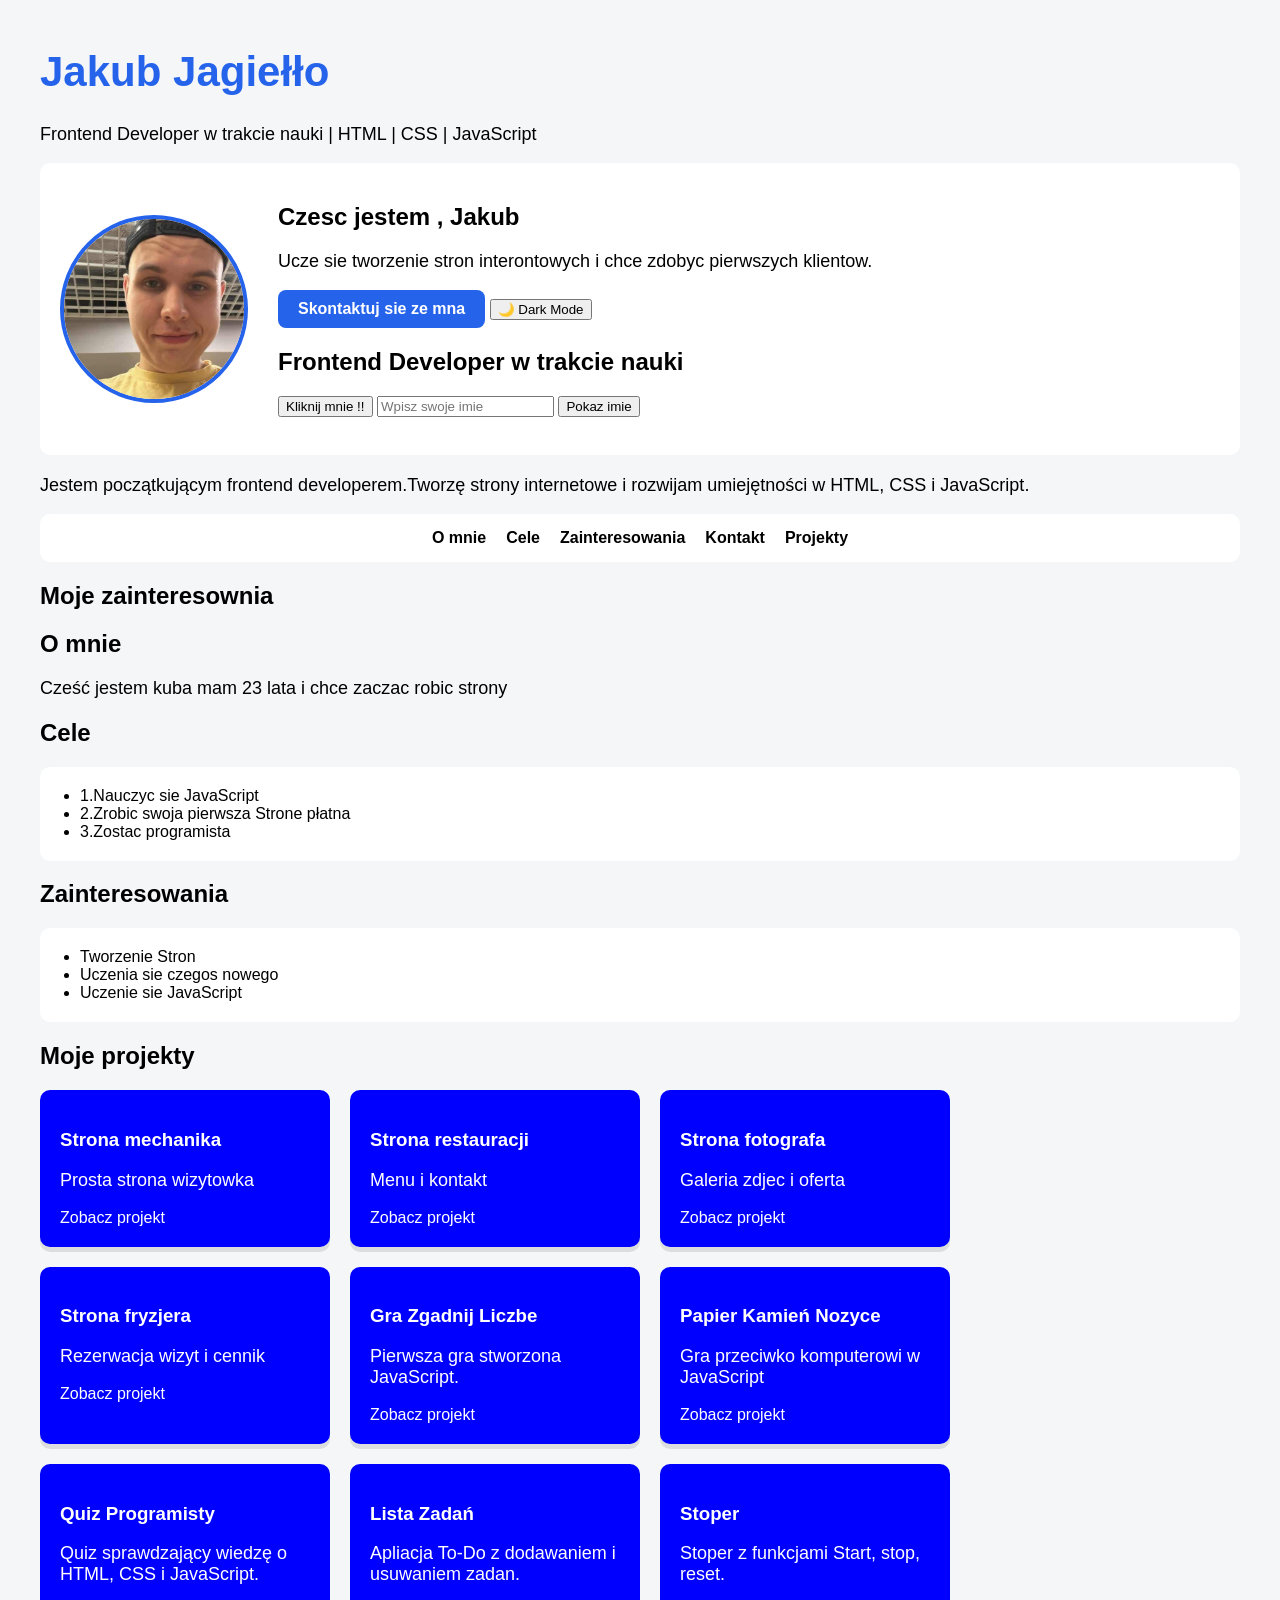
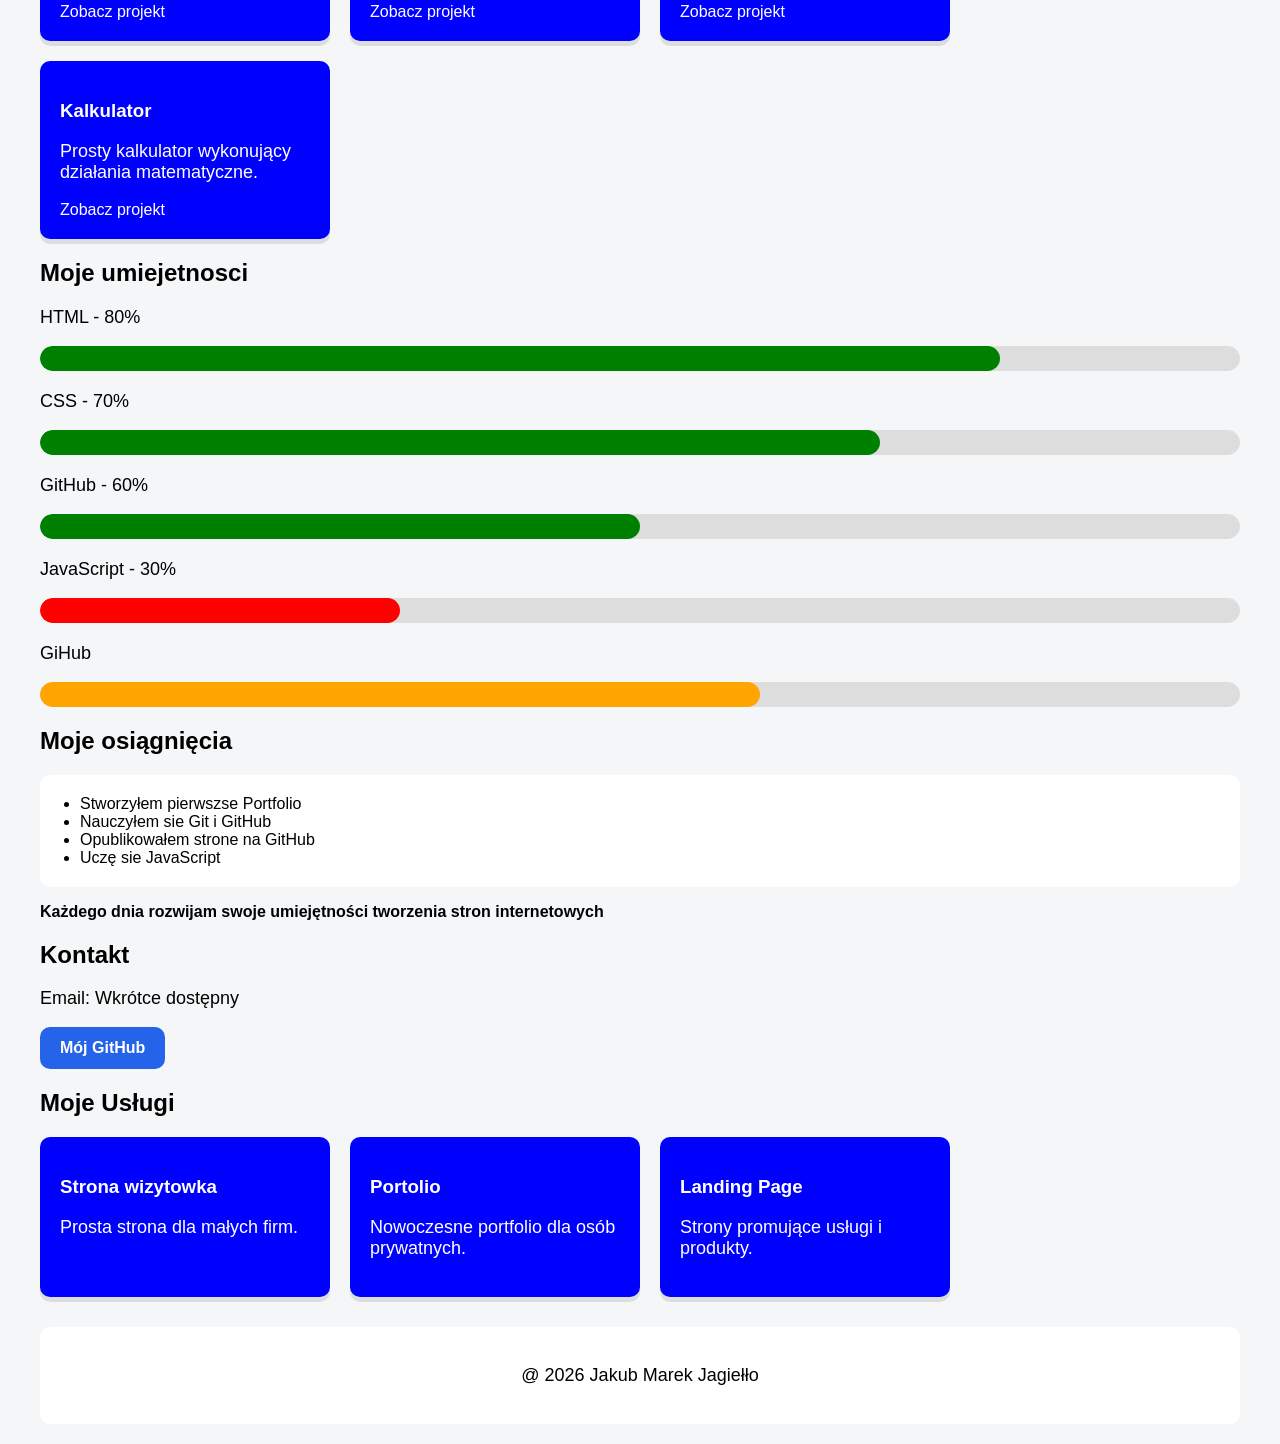
==== commit 50e78922: "dodane kalkulator" ====
--- a/index.html
+++ b/index.html
@@ -53,7 +53,7 @@
             <a href="kontakt.html">Kontakt</a>
             <a href="projekty.html">Projekty</a>
         </nav>
-        
+
     <h2>Moje zainteresownia</h2>
         <h2 id="omnie">O mnie</h2>
             <p>Cześć jestem kuba mam 23 lata i chce zaczac robic strony</p>
@@ -108,7 +108,7 @@
             </div>
             <div class="projekt">
                 <h3>Quiz Programisty</h3>
-                <p>Quiz sprawdziajacy widze o HTML, CSS i JavaScript</p>
+                <p>Quiz sprawdzający wiedzę o HTML, CSS i JavaScript.</p>
                 <a href="quiz.html">Zobacz projekt</a>
             </div>
             <div class="projekt">
@@ -120,6 +120,11 @@
                 <h3>Stoper</h3>
                 <p>Stoper z funkcjami Start, stop, reset. </p>
                 <a href="stoper.html">Zobacz projekt</a>
+            </div>
+            <div class="projekt">
+                <h3>Kalkulator</h3>
+                <p>Prosty kalkulator wykonujący działania matematyczne. </p>
+                <a href="kalkulator.html">Zobacz projekt</a>
             </div>
         </div>
         <section>
--- a/style.css
+++ b/style.css
@@ -75,6 +75,7 @@
 
 .projekty{
     display: flex;
+    flex-wrap: wrap;
     gap: 20px;
 }
 
@@ -100,13 +101,17 @@
     color: white;
     padding: 20px;
     border-radius: 10px;
-    flex: 1;
-    text-decoration: none;
-    transition: 0,7s;  
+    flex: 0 0 250px;
+    text-decoration: none;
+    transition: 0,7s;
+    width: 250px; 
+     
 }
 
 .projekt:hover{
-    transform: translateY(-10px);
+
+    transform: translateY(-15px);
+    transform: scale(1,03s);
 }
 
 .projekt a {
